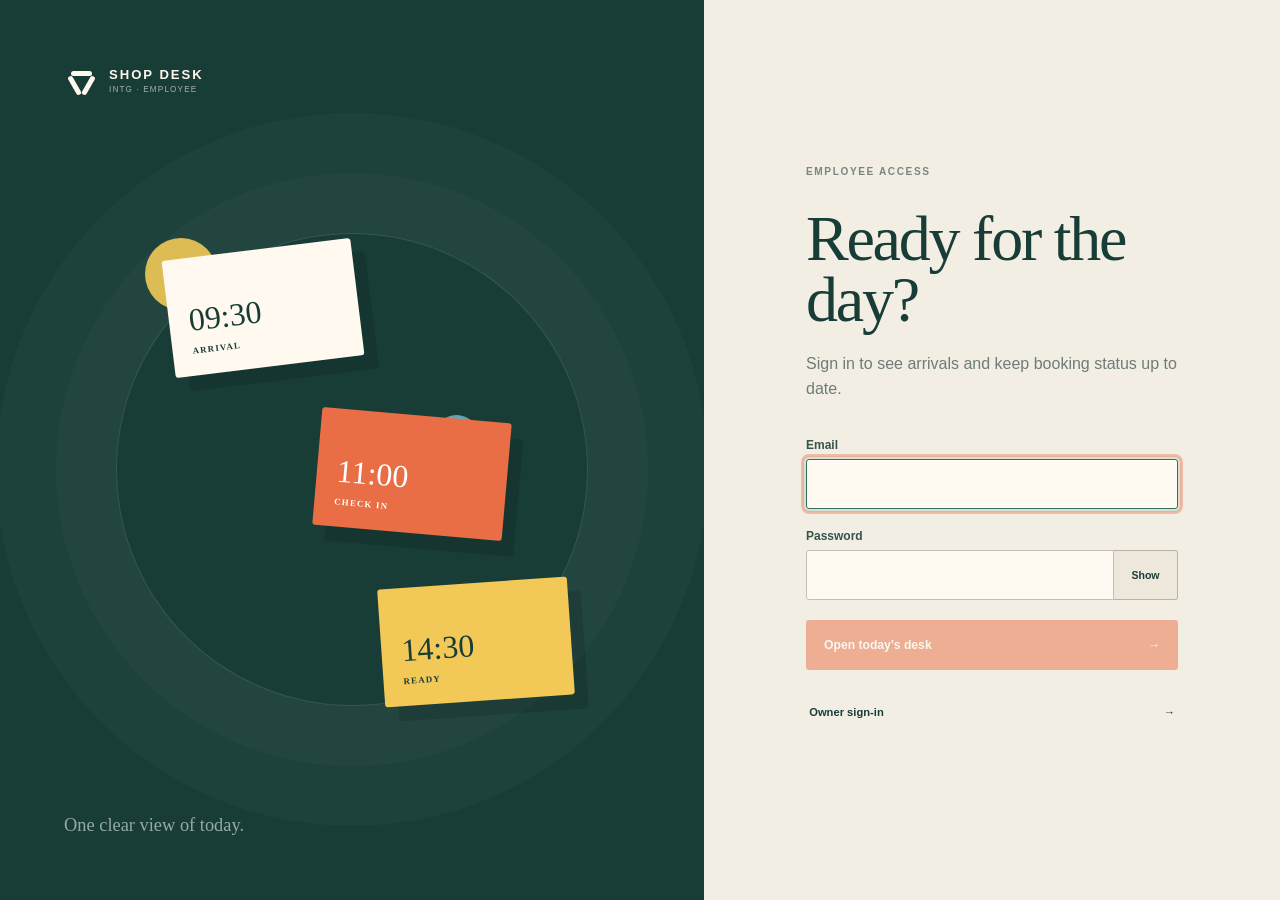
==== index.html @ 32c24e69 "Deploy intg.shop frontend" ====
<!doctype html>
<html lang="en">
  <head>
    <meta charset="UTF-8" />
    <meta name="viewport" content="width=device-width, initial-scale=1, viewport-fit=cover" />
    <meta name="theme-color" content="#183d37" />
    <meta name="description" content="Employee booking desk for Intg Shop." />
    <link rel="icon" href="./icon.svg" type="image/svg+xml" />
    <link rel="manifest" href="./manifest.webmanifest" />
    <title>Intg Shop · Employee</title>
    <script type="module" crossorigin src="./assets/index-CgLbAy75.js"></script>
    <link rel="stylesheet" crossorigin href="./assets/index-NITRsVZ7.css">
  </head>
  <body><div id="root"></div></body>
</html>
---- assets/index-NITRsVZ7.css ----
:root{color:#183d37;font-synthesis:none;--green:#183d37;--paper:#fffaf1;--cream:#f3eee3;--orange:#e96e46;--yellow:#f2c957;--line:#d8cfc1;--muted:#6c7c77;background:#f3eee3;font-family:Inter,ui-sans-serif,-apple-system,BlinkMacSystemFont,Segoe UI,sans-serif}*{box-sizing:border-box}html{background:var(--cream);min-width:320px}body{background:var(--cream);-webkit-font-smoothing:antialiased;min-width:320px;min-height:100vh;margin:0}body,button,input{font:inherit}button,a{-webkit-tap-highlight-color:transparent}button{color:inherit}.skip-link{z-index:1000;background:var(--green);color:var(--paper);border-radius:3px;padding:10px 14px;font-size:.75rem;font-weight:900;text-decoration:none;transition:transform .15s ease-out;position:fixed;top:10px;left:10px;transform:translateY(-160%)}.skip-link:focus{transform:translateY(0)}#booking-schedule:focus{outline:none}h1,h2,h3,p{margin-top:0}h1,h2{letter-spacing:-.035em;font-family:Georgia,Times New Roman,serif;font-weight:400}button:focus-visible,a:focus-visible,input:focus-visible,textarea:focus-visible,select:focus-visible,summary:focus-visible{outline-offset:2px;outline:3px solid #e96e4666}.brand{align-items:center;gap:11px;display:flex}.brand>span{color:currentColor;place-items:center;width:34px;height:34px;display:grid;position:relative}.brand>span i{background:currentColor;border-radius:5px;width:21px;height:5px;position:absolute}.brand>span i:first-child{transform:translateY(-8px)}.brand>span i:nth-child(2){transform:rotate(60deg)translateY(8px)}.brand>span i:nth-child(3){transform:rotate(-60deg)translateY(8px)}.brand b,.brand small{line-height:1;display:block}.brand b{letter-spacing:.15em;font-size:.82rem}.brand small{letter-spacing:.14em;opacity:.62;margin-top:5px;font-size:.51rem}.eyebrow{color:#778681;letter-spacing:.16em;text-transform:uppercase;margin:0 0 12px;font-size:.63rem;font-weight:900}.login{grid-template-columns:minmax(0,1.1fr) minmax(390px,.9fr);min-height:100vh;display:grid}.login>section{background:var(--green);color:#fff8ed;flex-direction:column;justify-content:space-between;min-height:100vh;padding:clamp(28px,5vw,65px);display:flex;overflow:hidden}.login>section>p{color:#92aba3;margin:0;font-family:Georgia,serif;font-size:1.15rem}.login-art{min-height:520px;margin:40px 0;position:relative}.login-art:before{content:"";border:1px solid #ffffff21;border-radius:50%;position:absolute;inset:7% 9% 2%;box-shadow:0 0 0 60px #ffffff06,0 0 0 120px #ffffff05}.login-art>i{background:var(--yellow);opacity:.9;border-radius:50%;width:72px;height:72px;position:absolute}.login-art>i:first-of-type{top:8%;left:14%}.login-art>i:nth-of-type(2){background:var(--orange);width:100px;height:100px;bottom:5%;right:12%}.login-art>i:nth-of-type(3){background:#7ab;width:45px;height:45px;top:42%;right:28%}.card{z-index:2;width:190px;height:118px;color:var(--green);background:#fff9ef;border-radius:3px;flex-direction:column;justify-content:flex-end;padding:20px;font-family:Georgia,serif;font-size:2rem;display:flex;position:absolute;box-shadow:13px 15px #00000021}.card small{letter-spacing:.14em;margin-top:7px;font-family:inherit;font-size:.55rem;font-weight:900}.card.one{top:10%;left:18%;transform:rotate(-7deg)}.card.two{color:#fff;background:#e96e46;top:42%;left:44%;transform:rotate(5deg)}.card.three{background:#f2c957;bottom:3%;right:12%;transform:rotate(-4deg)}.login>form{place-self:center;gap:20px;width:min(420px,100%);padding:45px 24px;display:grid}.login h1{margin:0;font-size:clamp(2.7rem,5vw,4.2rem);line-height:.95}.login form>p:nth-of-type(2){color:var(--muted);line-height:1.6}.employee-password>span{display:block}.employee-password>div{grid-template-columns:minmax(0,1fr) auto;display:grid}.employee-password input{border-radius:3px 0 0 3px;min-width:0}.employee-password button{min-width:4rem;color:var(--green);cursor:pointer;background:#eee7dc;border:1px solid #b9b2a6;border-left:0;border-radius:0 3px 3px 0;font-size:.66rem;font-weight:900}.employee-password>div:focus-within{border-radius:3px;box-shadow:0 0 0 3px #32725f1f}.employee-password>div:focus-within input{box-shadow:none;border-color:#32725f}.employee-password small{color:#9a541f;font-size:.65rem}.owner-login-link{min-height:44px;color:var(--green);justify-content:space-between;align-items:center;padding:0 .2rem;font-size:.7rem;font-weight:900;text-decoration:none;display:flex}label{color:#34534b;gap:7px;font-size:.75rem;font-weight:800;display:grid}input{background:var(--paper);width:100%;min-height:50px;color:var(--green);border:1px solid #c7beb0;border-radius:3px;outline:0;padding:0 13px}input:focus{border-color:#32725f;box-shadow:0 0 0 3px #32725f1f}.primary,.secondary,.danger{cursor:pointer;border:1px solid #0000;border-radius:3px;min-height:50px;padding:0 17px;font-size:.76rem;font-weight:900}.primary{background:var(--orange);color:#fff;justify-content:space-between;align-items:center;gap:24px;display:flex}.primary:hover{background:#c95331}.secondary{background:0 0;border-color:#b9c4bd}.danger{color:#a33d2d;background:0 0;border-color:#0000}button:disabled{cursor:not-allowed;opacity:.5}.error{color:#913b2d;background:#f5ddd5;border-left:3px solid #b74433;padding:10px 12px;font-size:.74rem;line-height:1.45}.desk{width:min(900px,100%);min-height:100vh;margin:0 auto;padding:0 28px 80px}.desk>header{border-bottom:1px solid var(--line);justify-content:space-between;align-items:center;min-height:82px;display:flex}.desk>header>div{align-items:center;gap:15px;display:flex}.desk>header button{color:#71817b;cursor:pointer;background:0 0;border:0;width:44px;height:44px;font-size:1.1rem}.online,.offline{color:#567069;text-transform:uppercase;align-items:center;gap:6px;font-size:.61rem;font-weight:800;display:flex}.online:before,.offline:before{content:"";background:#3ea477;border-radius:50%;width:7px;height:7px}.offline:before{background:#c34b38}.offline-bar{overflow-wrap:anywhere;color:#86402e;background:#f1d9c8;border-radius:3px;margin:14px 0 -2px;padding:11px 13px;font-size:.7rem;line-height:1.4}.sync-error-bar{color:#6f3024;background:#f1d9c8;border-radius:3px;justify-content:space-between;align-items:center;gap:14px;margin:14px 0 -2px;padding:11px 13px;font-size:.7rem;line-height:1.45;display:flex}.sync-error-bar span{overflow-wrap:anywhere;min-width:0}.sync-error-bar b{font-size:.73rem;display:block}.sync-error-bar button{min-height:44px;color:inherit;font:inherit;cursor:pointer;background:0 0;border:1px solid;border-radius:2px;flex:none;padding:6px 12px;font-weight:800}.sync-error-bar button:disabled{opacity:.55;cursor:wait}.toast{z-index:150;color:#285d49;background:#e6f2eb;border:1px solid #a9c8b9;border-radius:4px;justify-content:space-between;align-items:center;gap:16px;width:min(520px,100% - 30px);min-height:48px;padding:11px 12px 11px 15px;font-size:.73rem;font-weight:750;line-height:1.4;animation:.2s both toastIn;display:flex;position:fixed;top:18px;left:50%;transform:translate(-50%);box-shadow:0 14px 35px #183d3729}.toast>span{overflow-wrap:anywhere;min-width:0}.toast.error{color:#8a382c;background:#f8e6e1;border-color:#d6a99f;border-left-style:solid;border-left-width:4px}.toast button{width:44px;height:44px;color:inherit;cursor:pointer;background:0 0;border:0;border-radius:50%;flex:0 0 44px;font-size:1.15rem}@keyframes toastIn{0%{opacity:0;transform:translate(-50%,-10px)}}.desk-head{justify-content:space-between;align-items:flex-end;gap:20px;padding:54px 0 35px;display:flex}.desk-head h1{margin-bottom:9px;font-size:clamp(2.7rem,6vw,4.7rem);line-height:.95}.desk-head>div>p:last-child{color:var(--muted);margin:0;font-size:.76rem}.desk-head>div>p:last-child small{color:#89948f;margin-top:.35rem;font-size:.6rem;display:block}.refresh{border:1px solid var(--line);background:var(--paper);cursor:pointer;border-radius:50%;width:48px;height:48px;font-size:1.15rem}.tabs{border-bottom:1px solid var(--line);display:flex}.tabs button{color:#7a8783;cursor:pointer;background:0 0;border:0;border-bottom:2px solid #0000;align-items:center;gap:8px;min-height:50px;padding:0 20px;font-size:.73rem;font-weight:850;display:flex}.tabs button.active{border-color:var(--orange);color:var(--green)}.tabs button span{background:#e4ddd1;border-radius:20px;place-items:center;min-width:20px;height:20px;font-size:.58rem;display:grid}.desk-search{margin-top:1rem}.desk-search>span{letter-spacing:.12em;font-size:.58rem}.desk-search>div{background:var(--paper);border:1px solid #c7beb0;border-radius:3px;grid-template-columns:minmax(0,1fr) auto;margin-top:.4rem;display:grid}.desk-search input{min-width:0;box-shadow:none;border:0}.desk-search button{color:#71817b;cursor:pointer;background:0 0;border:0;width:44px;font-size:1.1rem}.desk-search-results{color:#71817b;margin-top:.45rem;font-size:.68rem;display:block}.schedule{padding-top:32px}.day-group{margin-bottom:42px}.day-group>h2{justify-content:space-between;align-items:baseline;margin:0 0 14px;font-size:1.5rem;display:flex}.day-group>h2 span{color:#84908c;letter-spacing:.06em;text-transform:uppercase;font-family:inherit;font-size:.61rem;font-weight:800}.booking{border:1px solid var(--line);background:var(--paper);text-align:left;cursor:pointer;border-bottom:0;grid-template-columns:80px 4px minmax(0,1fr) auto 18px;align-items:center;gap:16px;width:100%;min-height:92px;padding:13px 16px;transition:transform .16s,box-shadow .16s;display:grid}.booking:first-of-type{border-radius:4px 4px 0 0}.booking:last-child{border-bottom:1px solid var(--line);border-radius:0 0 4px 4px}.booking:hover{z-index:1;position:relative;transform:translateY(-1px);box-shadow:0 12px 28px #183d3714}.booking time{font-family:Georgia,serif;font-size:1.16rem}.rail{background:#4c987a;border-radius:4px;width:4px;height:42px}.rail.checked_in{background:#4d83a0}.rail.completed{background:#a0aaa5}.rail.cancelled_by_shop,.rail.no_show{background:#bf5b47}.booking>div{min-width:0}.booking h3{overflow-wrap:anywhere;margin:0;font-size:.87rem}.booking p{overflow-wrap:anywhere;color:#61756e;margin:5px 0 0;font-size:.75rem}.booking small{overflow-wrap:anywhere;color:#909a96;margin-top:6px;font-size:.59rem;display:block}.booking>b{color:#83908b;font-size:1.3rem;font-weight:400}.pill{color:#2c6e57;letter-spacing:.05em;text-transform:uppercase;white-space:nowrap;background:#dfece5;border-radius:20px;padding:5px 9px;font-size:.56rem;font-weight:900}.pill.checked_in{color:#35637a;background:#dbe7ed}.pill.completed{color:#626865;background:#e4e4df}.pill.cancelled_by_shop,.pill.no_show{color:#934536;background:#f0dfda}.empty,.state{text-align:center;align-content:center;place-items:center;min-height:370px;padding:30px;display:grid}.empty>span{color:#9da7a3;font-size:2rem}.empty h2{margin:13px 0 7px;font-size:1.7rem}.empty p,.state p{color:#7d8985;max-width:360px;margin:0;font-size:.74rem;line-height:1.55}.state i,.splash>i{border:2px solid #bbc5bf;border-top-color:var(--orange);border-radius:50%;width:28px;height:28px;margin-bottom:15px;animation:.75s linear infinite spin}@keyframes spin{to{transform:rotate(360deg)}}.state.error b{color:#9b4333}.state.error button{cursor:pointer;background:0 0;border:1px solid #bdc5c0;min-height:44px;margin-top:15px;padding:0 18px}.sheet-layer{z-index:100;-webkit-backdrop-filter:blur(4px);backdrop-filter:blur(4px);background:#0b282299;place-items:end center;display:grid;position:fixed;inset:0}.sheet{width:min(620px,100%);max-height:92vh;padding:28px 28px calc(30px + env(safe-area-inset-bottom));background:var(--cream);border-radius:12px 12px 0 0;animation:.22s both sheetUp;overflow:auto;box-shadow:0 -25px 70px #0003}@keyframes sheetUp{0%{transform:translateY(100%)}}.sheet header{justify-content:space-between;align-items:flex-start;gap:20px;display:flex}.sheet header p{color:#7d8985;letter-spacing:.08em;margin:0 0 7px;font-family:ui-monospace,SFMono-Regular,Menlo,monospace;font-size:.62rem}.sheet header h2{margin:0;font-size:2.3rem}.sheet header button{cursor:pointer;background:0 0;border:0;width:44px;height:44px;font-size:1.6rem}.status-banner{border:1px solid var(--line);background:var(--paper);border-radius:3px;align-items:center;gap:12px;margin:25px 0 12px;padding:13px 15px;display:flex}.dot{background:#469371;border-radius:50%;width:12px;height:12px}.dot.checked_in{background:#4d83a0}.dot.completed{background:#9da6a1}.dot.cancelled_by_shop,.dot.no_show{background:#bf5b47}.status-banner small,.status-banner b{display:block}.status-banner small{color:#82908b;letter-spacing:.1em;font-size:.54rem;font-weight:900}.status-banner b{margin-top:4px;font-size:.76rem}.sheet dl{margin:0}.sheet dl>div{border-bottom:1px solid var(--line);grid-template-columns:100px 1fr;gap:20px;padding:17px 3px;display:grid}.sheet dt{color:#84908c;font-size:.63rem;font-weight:800}.sheet dd{text-align:right;margin:0;font-size:.79rem;line-height:1.45}.sheet dd small{color:#788681;margin-top:5px;display:block}.sheet dd a{color:inherit}.sheet-actions{grid-template-columns:1fr 1fr;gap:9px;margin-top:24px;display:grid}.sheet-actions .primary,.sheet-actions .danger:only-child{grid-column:1/-1}.final-note{color:#7c8884;text-align:center;margin:24px 0 0;font-size:.72rem}.splash{background:var(--green);color:#fff;align-content:center;place-items:center;gap:20px;min-height:100vh;display:grid}.splash>p{color:#b8cbc5;letter-spacing:.08em;margin:0;font-size:.75rem;font-weight:800}.desk-restore{background:var(--paper);min-height:100vh;color:var(--green);grid-template-rows:auto 1fr;padding:clamp(24px,6vw,70px);display:grid}.desk-restore>section{align-self:center;width:min(620px,100%);margin:40px auto}.desk-restore h1{margin:.6rem 0 1rem;font-size:clamp(2.7rem,8vw,5.5rem);line-height:.95}.desk-restore section>p:not(.eyebrow){color:var(--muted);line-height:1.65}.desk-restore small{color:var(--muted);line-height:1.55;display:block}.desk-restore section>div{flex-wrap:wrap;gap:10px;margin-top:24px;display:flex}.desk-restore button{min-height:48px;font:inherit;cursor:pointer;border-radius:2px;padding:0 16px;font-weight:900}.desk-restore button.secondary{border:1px solid var(--green);color:var(--green);background:0 0}@media (width<=720px){.login{grid-template-columns:1fr}.login>section{min-height:37vh;padding:25px}.login-art{min-height:220px;margin:20px 0 0}.card{width:125px;height:78px;padding:12px;font-size:1.3rem}.card small{font-size:.42rem}.card.one{left:4%}.card.two{top:35%;left:36%}.card.three{right:2%}.login>section>p{display:none}.login>form{min-height:63vh;padding:45px 20px calc(45px + env(safe-area-inset-bottom))}.desk{padding:0 15px 70px}.desk>header{min-height:68px}.desk-head{padding:40px 2px 28px}.desk-head h1{font-size:2.9rem}.booking{grid-template-columns:63px 4px minmax(0,1fr) 15px;gap:11px;padding:12px 11px}.booking .pill{grid-column:3;width:max-content;margin-top:4px}.booking>b{grid-area:1/4/span 2}.booking>div{align-self:end}.toast{top:10px}.sheet{padding:24px 17px calc(24px + env(safe-area-inset-bottom))}}@media (width<=390px){.booking time{font-size:1rem}.booking{grid-template-columns:54px 3px minmax(0,1fr) 12px}.sheet dl>div{grid-template-columns:80px 1fr}}@media (prefers-reduced-motion:reduce){*,:before,:after{transition-duration:.01ms!important;animation-duration:.01ms!important;animation-iteration-count:1!important}}
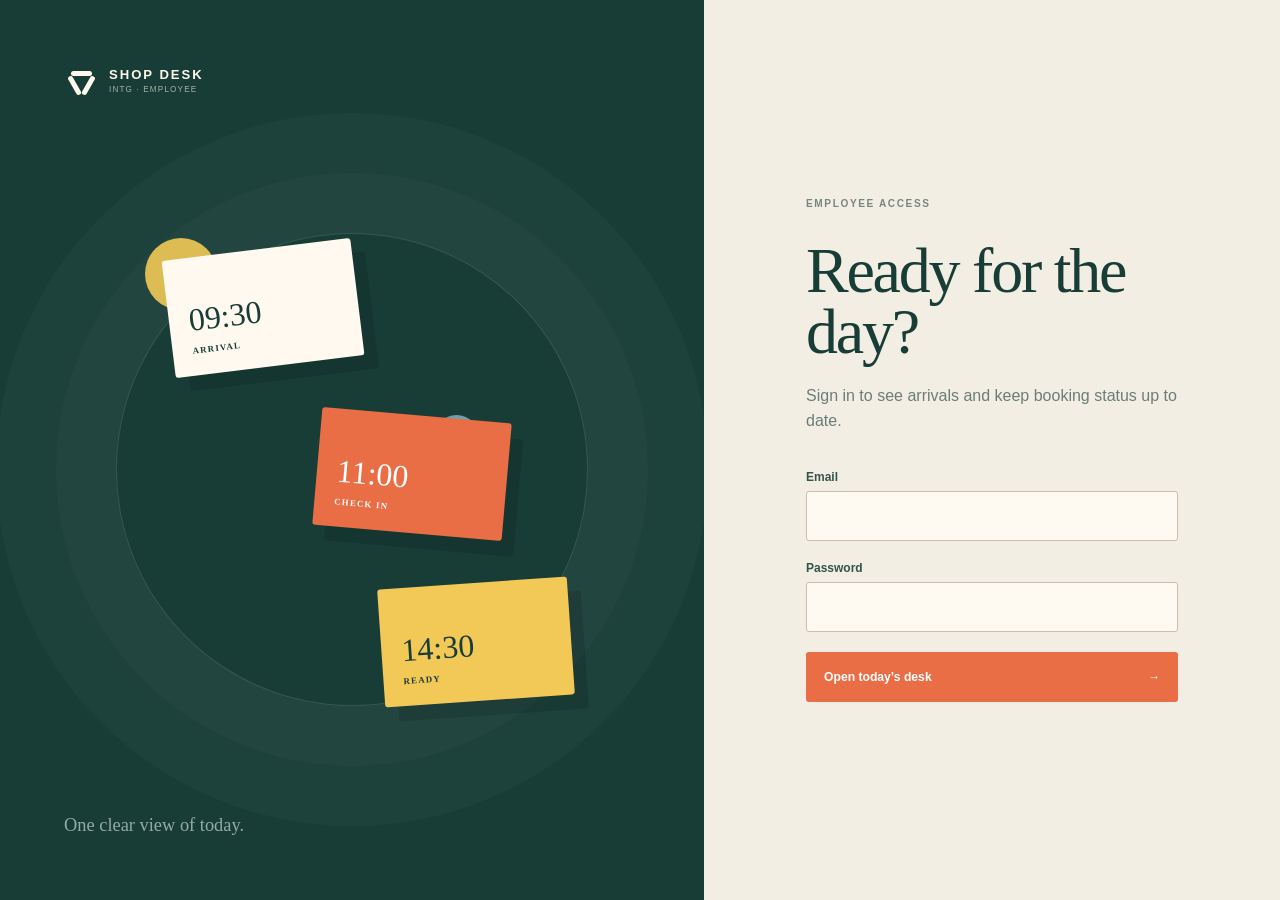
==== commit d6daf198: "Deploy intg.shop frontend" ====
--- a/index.html
+++ b/index.html
@@ -8,8 +8,8 @@
     <link rel="icon" href="./icon.svg" type="image/svg+xml" />
     <link rel="manifest" href="./manifest.webmanifest" />
     <title>Intg Shop · Employee</title>
-    <script type="module" crossorigin src="./assets/index-CgLbAy75.js"></script>
-    <link rel="stylesheet" crossorigin href="./assets/index-NITRsVZ7.css">
+    <script type="module" crossorigin src="./assets/index-CWmOsuyH.js"></script>
+    <link rel="stylesheet" crossorigin href="./assets/index-DpVkVX6R.css">
   </head>
   <body><div id="root"></div></body>
 </html>
--- a/assets/index-DpVkVX6R.css
+++ b/assets/index-DpVkVX6R.css
@@ -0,0 +1 @@
+:root{color:#183d37;font-synthesis:none;--green:#183d37;--paper:#fffaf1;--cream:#f3eee3;--orange:#e96e46;--yellow:#f2c957;--line:#d8cfc1;--muted:#6c7c77;background:#f3eee3;font-family:Inter,ui-sans-serif,-apple-system,BlinkMacSystemFont,Segoe UI,sans-serif}*{box-sizing:border-box}html{background:var(--cream);min-width:320px}body{background:var(--cream);-webkit-font-smoothing:antialiased;min-width:320px;min-height:100vh;margin:0}body,button,input{font:inherit}button,a{-webkit-tap-highlight-color:transparent}button{color:inherit}h1,h2,h3,p{margin-top:0}h1,h2{letter-spacing:-.035em;font-family:Georgia,Times New Roman,serif;font-weight:400}button:focus-visible,a:focus-visible,input:focus-visible{outline-offset:2px;outline:3px solid #e96e4666}.brand{align-items:center;gap:11px;display:flex}.brand>span{color:currentColor;place-items:center;width:34px;height:34px;display:grid;position:relative}.brand>span i{background:currentColor;border-radius:5px;width:21px;height:5px;position:absolute}.brand>span i:first-child{transform:translateY(-8px)}.brand>span i:nth-child(2){transform:rotate(60deg)translateY(8px)}.brand>span i:nth-child(3){transform:rotate(-60deg)translateY(8px)}.brand b,.brand small{line-height:1;display:block}.brand b{letter-spacing:.15em;font-size:.82rem}.brand small{letter-spacing:.14em;opacity:.62;margin-top:5px;font-size:.51rem}.eyebrow{color:#778681;letter-spacing:.16em;text-transform:uppercase;margin:0 0 12px;font-size:.63rem;font-weight:900}.login{grid-template-columns:minmax(0,1.1fr) minmax(390px,.9fr);min-height:100vh;display:grid}.login>section{background:var(--green);color:#fff8ed;flex-direction:column;justify-content:space-between;min-height:100vh;padding:clamp(28px,5vw,65px);display:flex;overflow:hidden}.login>section>p{color:#92aba3;margin:0;font-family:Georgia,serif;font-size:1.15rem}.login-art{min-height:520px;margin:40px 0;position:relative}.login-art:before{content:"";border:1px solid #ffffff21;border-radius:50%;position:absolute;inset:7% 9% 2%;box-shadow:0 0 0 60px #ffffff06,0 0 0 120px #ffffff05}.login-art>i{background:var(--yellow);opacity:.9;border-radius:50%;width:72px;height:72px;position:absolute}.login-art>i:first-of-type{top:8%;left:14%}.login-art>i:nth-of-type(2){background:var(--orange);width:100px;height:100px;bottom:5%;right:12%}.login-art>i:nth-of-type(3){background:#7ab;width:45px;height:45px;top:42%;right:28%}.card{z-index:2;width:190px;height:118px;color:var(--green);background:#fff9ef;border-radius:3px;flex-direction:column;justify-content:flex-end;padding:20px;font-family:Georgia,serif;font-size:2rem;display:flex;position:absolute;box-shadow:13px 15px #00000021}.card small{letter-spacing:.14em;margin-top:7px;font-family:inherit;font-size:.55rem;font-weight:900}.card.one{top:10%;left:18%;transform:rotate(-7deg)}.card.two{color:#fff;background:#e96e46;top:42%;left:44%;transform:rotate(5deg)}.card.three{background:#f2c957;bottom:3%;right:12%;transform:rotate(-4deg)}.login>form{place-self:center;gap:20px;width:min(420px,100%);padding:45px 24px;display:grid}.login h1{margin:0;font-size:clamp(2.7rem,5vw,4.2rem);line-height:.95}.login form>p:nth-of-type(2){color:var(--muted);line-height:1.6}label{color:#34534b;gap:7px;font-size:.75rem;font-weight:800;display:grid}input{background:var(--paper);width:100%;min-height:50px;color:var(--green);border:1px solid #c7beb0;border-radius:3px;outline:0;padding:0 13px}input:focus{border-color:#32725f;box-shadow:0 0 0 3px #32725f1f}.primary,.secondary,.danger{cursor:pointer;border:1px solid #0000;border-radius:3px;min-height:50px;padding:0 17px;font-size:.76rem;font-weight:900}.primary{background:var(--orange);color:#fff;justify-content:space-between;align-items:center;gap:24px;display:flex}.primary:hover{background:#c95331}.secondary{background:0 0;border-color:#b9c4bd}.danger{color:#a33d2d;background:0 0;border-color:#0000}button:disabled{cursor:not-allowed;opacity:.5}.error{color:#913b2d;background:#f5ddd5;border-left:3px solid #b74433;padding:10px 12px;font-size:.74rem;line-height:1.45}.desk{width:min(900px,100%);min-height:100vh;margin:0 auto;padding:0 28px 80px}.desk>header{border-bottom:1px solid var(--line);justify-content:space-between;align-items:center;min-height:82px;display:flex}.desk>header>div{align-items:center;gap:15px;display:flex}.desk>header button{color:#71817b;cursor:pointer;background:0 0;border:0;width:44px;height:44px;font-size:1.1rem}.online,.offline{color:#567069;text-transform:uppercase;align-items:center;gap:6px;font-size:.61rem;font-weight:800;display:flex}.online:before,.offline:before{content:"";background:#3ea477;border-radius:50%;width:7px;height:7px}.offline:before{background:#c34b38}.offline-bar{color:#86402e;background:#f1d9c8;border-radius:3px;margin:14px 0 -2px;padding:11px 13px;font-size:.7rem;line-height:1.4}.desk-head{justify-content:space-between;align-items:flex-end;gap:20px;padding:54px 0 35px;display:flex}.desk-head h1{margin-bottom:9px;font-size:clamp(2.7rem,6vw,4.7rem);line-height:.95}.desk-head>div>p:last-child{color:var(--muted);margin:0;font-size:.76rem}.refresh{border:1px solid var(--line);background:var(--paper);cursor:pointer;border-radius:50%;width:48px;height:48px;font-size:1.15rem}.tabs{border-bottom:1px solid var(--line);display:flex}.tabs button{color:#7a8783;cursor:pointer;background:0 0;border:0;border-bottom:2px solid #0000;align-items:center;gap:8px;min-height:50px;padding:0 20px;font-size:.73rem;font-weight:850;display:flex}.tabs button.active{border-color:var(--orange);color:var(--green)}.tabs button span{background:#e4ddd1;border-radius:20px;place-items:center;min-width:20px;height:20px;font-size:.58rem;display:grid}.schedule{padding-top:32px}.day-group{margin-bottom:42px}.day-group>h2{justify-content:space-between;align-items:baseline;margin:0 0 14px;font-size:1.5rem;display:flex}.day-group>h2 span{color:#84908c;letter-spacing:.06em;text-transform:uppercase;font-family:inherit;font-size:.61rem;font-weight:800}.booking{border:1px solid var(--line);background:var(--paper);text-align:left;cursor:pointer;border-bottom:0;grid-template-columns:80px 4px minmax(0,1fr) auto 18px;align-items:center;gap:16px;width:100%;min-height:92px;padding:13px 16px;transition:transform .16s,box-shadow .16s;display:grid}.booking:first-of-type{border-radius:4px 4px 0 0}.booking:last-child{border-bottom:1px solid var(--line);border-radius:0 0 4px 4px}.booking:hover{z-index:1;position:relative;transform:translateY(-1px);box-shadow:0 12px 28px #183d3714}.booking time{font-family:Georgia,serif;font-size:1.16rem}.rail{background:#4c987a;border-radius:4px;width:4px;height:42px}.rail.checked_in{background:#4d83a0}.rail.completed{background:#a0aaa5}.rail.cancelled_by_shop,.rail.no_show{background:#bf5b47}.booking h3{margin:0;font-size:.87rem}.booking p{color:#61756e;margin:5px 0 0;font-size:.75rem}.booking small{color:#909a96;margin-top:6px;font-size:.59rem;display:block}.booking>b{color:#83908b;font-size:1.3rem;font-weight:400}.pill{color:#2c6e57;letter-spacing:.05em;text-transform:uppercase;white-space:nowrap;background:#dfece5;border-radius:20px;padding:5px 9px;font-size:.56rem;font-weight:900}.pill.checked_in{color:#35637a;background:#dbe7ed}.pill.completed{color:#626865;background:#e4e4df}.pill.cancelled_by_shop,.pill.no_show{color:#934536;background:#f0dfda}.empty,.state{text-align:center;align-content:center;place-items:center;min-height:370px;padding:30px;display:grid}.empty>span{color:#9da7a3;font-size:2rem}.empty h2{margin:13px 0 7px;font-size:1.7rem}.empty p,.state p{color:#7d8985;max-width:360px;margin:0;font-size:.74rem;line-height:1.55}.state i,.splash>i{border:2px solid #bbc5bf;border-top-color:var(--orange);border-radius:50%;width:28px;height:28px;margin-bottom:15px;animation:.75s linear infinite spin}@keyframes spin{to{transform:rotate(360deg)}}.state.error b{color:#9b4333}.state.error button{cursor:pointer;background:0 0;border:1px solid #bdc5c0;min-height:44px;margin-top:15px;padding:0 18px}.sheet-layer{z-index:100;-webkit-backdrop-filter:blur(4px);backdrop-filter:blur(4px);background:#0b282299;place-items:end center;display:grid;position:fixed;inset:0}.sheet{width:min(620px,100%);max-height:92vh;padding:28px 28px calc(30px + env(safe-area-inset-bottom));background:var(--cream);border-radius:12px 12px 0 0;animation:.22s both sheetUp;overflow:auto;box-shadow:0 -25px 70px #0003}@keyframes sheetUp{0%{transform:translateY(100%)}}.sheet header{justify-content:space-between;align-items:flex-start;gap:20px;display:flex}.sheet header p{color:#7d8985;letter-spacing:.08em;margin:0 0 7px;font-family:ui-monospace,SFMono-Regular,Menlo,monospace;font-size:.62rem}.sheet header h2{margin:0;font-size:2.3rem}.sheet header button{cursor:pointer;background:0 0;border:0;width:44px;height:44px;font-size:1.6rem}.status-banner{border:1px solid var(--line);background:var(--paper);border-radius:3px;align-items:center;gap:12px;margin:25px 0 12px;padding:13px 15px;display:flex}.dot{background:#469371;border-radius:50%;width:12px;height:12px}.dot.checked_in{background:#4d83a0}.dot.completed{background:#9da6a1}.dot.cancelled_by_shop,.dot.no_show{background:#bf5b47}.status-banner small,.status-banner b{display:block}.status-banner small{color:#82908b;letter-spacing:.1em;font-size:.54rem;font-weight:900}.status-banner b{margin-top:4px;font-size:.76rem}.sheet dl{margin:0}.sheet dl>div{border-bottom:1px solid var(--line);grid-template-columns:100px 1fr;gap:20px;padding:17px 3px;display:grid}.sheet dt{color:#84908c;font-size:.63rem;font-weight:800}.sheet dd{text-align:right;margin:0;font-size:.79rem;line-height:1.45}.sheet dd small{color:#788681;margin-top:5px;display:block}.sheet dd a{color:inherit}.sheet-actions{grid-template-columns:1fr 1fr;gap:9px;margin-top:24px;display:grid}.sheet-actions .primary,.sheet-actions .danger:only-child{grid-column:1/-1}.final-note{color:#7c8884;text-align:center;margin:24px 0 0;font-size:.72rem}.splash{background:var(--green);color:#fff;align-content:center;place-items:center;gap:30px;min-height:100vh;display:grid}@media (width<=720px){.login{grid-template-columns:1fr}.login>section{min-height:37vh;padding:25px}.login-art{min-height:220px;margin:20px 0 0}.card{width:125px;height:78px;padding:12px;font-size:1.3rem}.card small{font-size:.42rem}.card.one{left:4%}.card.two{top:35%;left:36%}.card.three{right:2%}.login>section>p{display:none}.login>form{min-height:63vh;padding:45px 20px calc(45px + env(safe-area-inset-bottom))}.desk{padding:0 15px 70px}.desk>header{min-height:68px}.desk-head{padding:40px 2px 28px}.desk-head h1{font-size:2.9rem}.booking{grid-template-columns:63px 4px minmax(0,1fr) 15px;gap:11px;padding:12px 11px}.booking .pill{grid-column:3;width:max-content;margin-top:4px}.booking>b{grid-area:1/4/span 2}.booking>div{align-self:end}.sheet{padding:24px 17px calc(24px + env(safe-area-inset-bottom))}}@media (width<=390px){.booking time{font-size:1rem}.booking{grid-template-columns:54px 3px minmax(0,1fr) 12px}.booking p{text-overflow:ellipsis;white-space:nowrap;max-width:180px;overflow:hidden}.sheet dl>div{grid-template-columns:80px 1fr}}@media (prefers-reduced-motion:reduce){*,:before,:after{transition-duration:.01ms!important;animation-duration:.01ms!important;animation-iteration-count:1!important}}
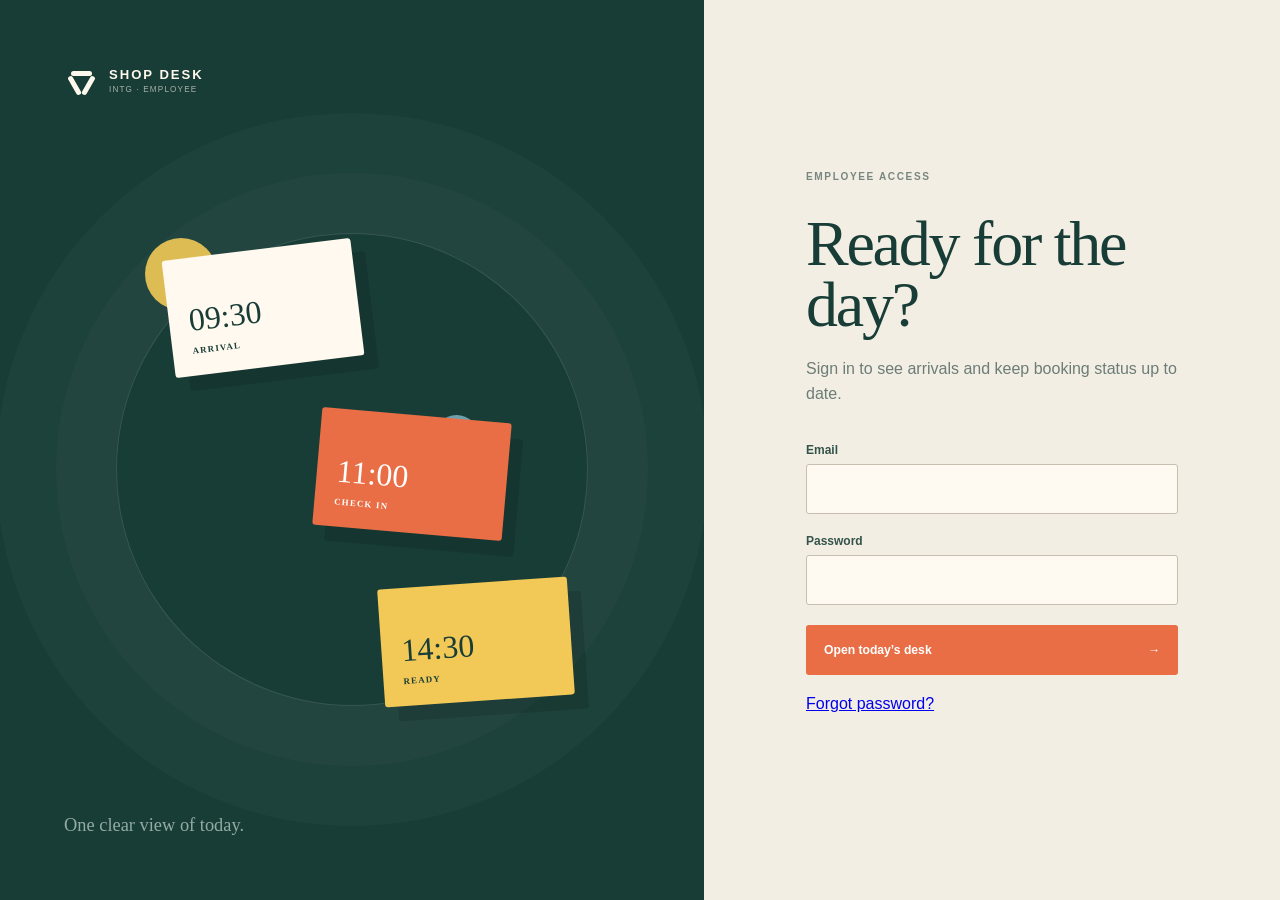
==== commit c12a28c4: "Deploy employee web: password recovery (Overlord 5eee7cd0)" ====
--- a/index.html
+++ b/index.html
@@ -8,8 +8,8 @@
     <link rel="icon" href="./icon.svg" type="image/svg+xml" />
     <link rel="manifest" href="./manifest.webmanifest" />
     <title>Intg Shop · Employee</title>
-    <script type="module" crossorigin src="./assets/index-CWmOsuyH.js"></script>
-    <link rel="stylesheet" crossorigin href="./assets/index-DpVkVX6R.css">
+    <script type="module" crossorigin src="./assets/index-BJTBAFy-.js"></script>
+    <link rel="stylesheet" crossorigin href="./assets/index-eb98FPpz.css">
   </head>
   <body><div id="root"></div></body>
 </html>
--- a/assets/index-eb98FPpz.css
+++ b/assets/index-eb98FPpz.css
@@ -0,0 +1 @@
+:root{color:#183d37;font-synthesis:none;--green:#183d37;--paper:#fffaf1;--cream:#f3eee3;--orange:#e96e46;--yellow:#f2c957;--line:#d8cfc1;--muted:#6c7c77;background:#f3eee3;font-family:Inter,ui-sans-serif,-apple-system,BlinkMacSystemFont,Segoe UI,sans-serif}*{box-sizing:border-box}html{background:var(--cream);min-width:320px}body{background:var(--cream);-webkit-font-smoothing:antialiased;min-width:320px;min-height:100vh;margin:0}body,button,input{font:inherit}button,a{-webkit-tap-highlight-color:transparent}button{color:inherit}h1,h2,h3,p{margin-top:0}h1,h2{letter-spacing:-.035em;font-family:Georgia,Times New Roman,serif;font-weight:400}button:focus-visible,a:focus-visible,input:focus-visible{outline-offset:2px;outline:3px solid #e96e4666}.brand{align-items:center;gap:11px;display:flex}.brand>span{color:currentColor;place-items:center;width:34px;height:34px;display:grid;position:relative}.brand>span i{background:currentColor;border-radius:5px;width:21px;height:5px;position:absolute}.brand>span i:first-child{transform:translateY(-8px)}.brand>span i:nth-child(2){transform:rotate(60deg)translateY(8px)}.brand>span i:nth-child(3){transform:rotate(-60deg)translateY(8px)}.brand b,.brand small{line-height:1;display:block}.brand b{letter-spacing:.15em;font-size:.82rem}.brand small{letter-spacing:.14em;opacity:.62;margin-top:5px;font-size:.51rem}.eyebrow{color:#778681;letter-spacing:.16em;text-transform:uppercase;margin:0 0 12px;font-size:.63rem;font-weight:900}.login{grid-template-columns:minmax(0,1.1fr) minmax(390px,.9fr);min-height:100vh;display:grid}.login>section{background:var(--green);color:#fff8ed;flex-direction:column;justify-content:space-between;min-height:100vh;padding:clamp(28px,5vw,65px);display:flex;overflow:hidden}.login>section>p{color:#92aba3;margin:0;font-family:Georgia,serif;font-size:1.15rem}.login-art{min-height:520px;margin:40px 0;position:relative}.login-art:before{content:"";border:1px solid #ffffff21;border-radius:50%;position:absolute;inset:7% 9% 2%;box-shadow:0 0 0 60px #ffffff06,0 0 0 120px #ffffff05}.login-art>i{background:var(--yellow);opacity:.9;border-radius:50%;width:72px;height:72px;position:absolute}.login-art>i:first-of-type{top:8%;left:14%}.login-art>i:nth-of-type(2){background:var(--orange);width:100px;height:100px;bottom:5%;right:12%}.login-art>i:nth-of-type(3){background:#7ab;width:45px;height:45px;top:42%;right:28%}.card{z-index:2;width:190px;height:118px;color:var(--green);background:#fff9ef;border-radius:3px;flex-direction:column;justify-content:flex-end;padding:20px;font-family:Georgia,serif;font-size:2rem;display:flex;position:absolute;box-shadow:13px 15px #00000021}.card small{letter-spacing:.14em;margin-top:7px;font-family:inherit;font-size:.55rem;font-weight:900}.card.one{top:10%;left:18%;transform:rotate(-7deg)}.card.two{color:#fff;background:#e96e46;top:42%;left:44%;transform:rotate(5deg)}.card.three{background:#f2c957;bottom:3%;right:12%;transform:rotate(-4deg)}.login>form,.login .recovery-panel>form{place-self:center;gap:20px;width:min(420px,100%);padding:45px 24px;display:grid}.login h1{margin:0;font-size:clamp(2.7rem,5vw,4.2rem);line-height:.95}.login form>p:nth-of-type(2){color:var(--muted);line-height:1.6}label{color:#34534b;gap:7px;font-size:.75rem;font-weight:800;display:grid}input{background:var(--paper);width:100%;min-height:50px;color:var(--green);border:1px solid #c7beb0;border-radius:3px;outline:0;padding:0 13px}input:focus{border-color:#32725f;box-shadow:0 0 0 3px #32725f1f}.primary,.secondary,.danger{cursor:pointer;border:1px solid #0000;border-radius:3px;min-height:50px;padding:0 17px;font-size:.76rem;font-weight:900}.primary{background:var(--orange);color:#fff;justify-content:space-between;align-items:center;gap:24px;display:flex}.primary:hover{background:#c95331}.secondary{background:0 0;border-color:#b9c4bd}.danger{color:#a33d2d;background:0 0;border-color:#0000}button:disabled{cursor:not-allowed;opacity:.5}.error{color:#913b2d;background:#f5ddd5;border-left:3px solid #b74433;padding:10px 12px;font-size:.74rem;line-height:1.45}.desk{width:min(900px,100%);min-height:100vh;margin:0 auto;padding:0 28px 80px}.desk>header{border-bottom:1px solid var(--line);justify-content:space-between;align-items:center;min-height:82px;display:flex}.desk>header>div{align-items:center;gap:15px;display:flex}.desk>header button{color:#71817b;cursor:pointer;background:0 0;border:0;width:44px;height:44px;font-size:1.1rem}.online,.offline{color:#567069;text-transform:uppercase;align-items:center;gap:6px;font-size:.61rem;font-weight:800;display:flex}.online:before,.offline:before{content:"";background:#3ea477;border-radius:50%;width:7px;height:7px}.offline:before{background:#c34b38}.offline-bar{color:#86402e;background:#f1d9c8;border-radius:3px;margin:14px 0 -2px;padding:11px 13px;font-size:.7rem;line-height:1.4}.desk-head{justify-content:space-between;align-items:flex-end;gap:20px;padding:54px 0 35px;display:flex}.desk-head h1{margin-bottom:9px;font-size:clamp(2.7rem,6vw,4.7rem);line-height:.95}.desk-head>div>p:last-child{color:var(--muted);margin:0;font-size:.76rem}.refresh{border:1px solid var(--line);background:var(--paper);cursor:pointer;border-radius:50%;width:48px;height:48px;font-size:1.15rem}.tabs{border-bottom:1px solid var(--line);display:flex}.tabs button{color:#7a8783;cursor:pointer;background:0 0;border:0;border-bottom:2px solid #0000;align-items:center;gap:8px;min-height:50px;padding:0 20px;font-size:.73rem;font-weight:850;display:flex}.tabs button.active{border-color:var(--orange);color:var(--green)}.tabs button span{background:#e4ddd1;border-radius:20px;place-items:center;min-width:20px;height:20px;font-size:.58rem;display:grid}.schedule{padding-top:32px}.day-group{margin-bottom:42px}.day-group>h2{justify-content:space-between;align-items:baseline;margin:0 0 14px;font-size:1.5rem;display:flex}.day-group>h2 span{color:#84908c;letter-spacing:.06em;text-transform:uppercase;font-family:inherit;font-size:.61rem;font-weight:800}.booking{border:1px solid var(--line);background:var(--paper);text-align:left;cursor:pointer;border-bottom:0;grid-template-columns:80px 4px minmax(0,1fr) auto 18px;align-items:center;gap:16px;width:100%;min-height:92px;padding:13px 16px;transition:transform .16s,box-shadow .16s;display:grid}.booking:first-of-type{border-radius:4px 4px 0 0}.booking:last-child{border-bottom:1px solid var(--line);border-radius:0 0 4px 4px}.booking:hover{z-index:1;position:relative;transform:translateY(-1px);box-shadow:0 12px 28px #183d3714}.booking time{font-family:Georgia,serif;font-size:1.16rem}.rail{background:#4c987a;border-radius:4px;width:4px;height:42px}.rail.checked_in{background:#4d83a0}.rail.completed{background:#a0aaa5}.rail.cancelled_by_shop,.rail.no_show{background:#bf5b47}.booking h3{margin:0;font-size:.87rem}.booking p{color:#61756e;margin:5px 0 0;font-size:.75rem}.booking small{color:#909a96;margin-top:6px;font-size:.59rem;display:block}.booking>b{color:#83908b;font-size:1.3rem;font-weight:400}.pill{color:#2c6e57;letter-spacing:.05em;text-transform:uppercase;white-space:nowrap;background:#dfece5;border-radius:20px;padding:5px 9px;font-size:.56rem;font-weight:900}.pill.checked_in{color:#35637a;background:#dbe7ed}.pill.completed{color:#626865;background:#e4e4df}.pill.cancelled_by_shop,.pill.no_show{color:#934536;background:#f0dfda}.empty,.state{text-align:center;align-content:center;place-items:center;min-height:370px;padding:30px;display:grid}.empty>span{color:#9da7a3;font-size:2rem}.empty h2{margin:13px 0 7px;font-size:1.7rem}.empty p,.state p{color:#7d8985;max-width:360px;margin:0;font-size:.74rem;line-height:1.55}.state i,.splash>i{border:2px solid #bbc5bf;border-top-color:var(--orange);border-radius:50%;width:28px;height:28px;margin-bottom:15px;animation:.75s linear infinite spin}@keyframes spin{to{transform:rotate(360deg)}}.state.error b{color:#9b4333}.state.error button{cursor:pointer;background:0 0;border:1px solid #bdc5c0;min-height:44px;margin-top:15px;padding:0 18px}.sheet-layer{z-index:100;-webkit-backdrop-filter:blur(4px);backdrop-filter:blur(4px);background:#0b282299;place-items:end center;display:grid;position:fixed;inset:0}.sheet{width:min(620px,100%);max-height:92vh;padding:28px 28px calc(30px + env(safe-area-inset-bottom));background:var(--cream);border-radius:12px 12px 0 0;animation:.22s both sheetUp;overflow:auto;box-shadow:0 -25px 70px #0003}@keyframes sheetUp{0%{transform:translateY(100%)}}.sheet header{justify-content:space-between;align-items:flex-start;gap:20px;display:flex}.sheet header p{color:#7d8985;letter-spacing:.08em;margin:0 0 7px;font-family:ui-monospace,SFMono-Regular,Menlo,monospace;font-size:.62rem}.sheet header h2{margin:0;font-size:2.3rem}.sheet header button{cursor:pointer;background:0 0;border:0;width:44px;height:44px;font-size:1.6rem}.status-banner{border:1px solid var(--line);background:var(--paper);border-radius:3px;align-items:center;gap:12px;margin:25px 0 12px;padding:13px 15px;display:flex}.dot{background:#469371;border-radius:50%;width:12px;height:12px}.dot.checked_in{background:#4d83a0}.dot.completed{background:#9da6a1}.dot.cancelled_by_shop,.dot.no_show{background:#bf5b47}.status-banner small,.status-banner b{display:block}.status-banner small{color:#82908b;letter-spacing:.1em;font-size:.54rem;font-weight:900}.status-banner b{margin-top:4px;font-size:.76rem}.sheet dl{margin:0}.sheet dl>div{border-bottom:1px solid var(--line);grid-template-columns:100px 1fr;gap:20px;padding:17px 3px;display:grid}.sheet dt{color:#84908c;font-size:.63rem;font-weight:800}.sheet dd{text-align:right;margin:0;font-size:.79rem;line-height:1.45}.sheet dd small{color:#788681;margin-top:5px;display:block}.sheet dd a{color:inherit}.sheet-actions{grid-template-columns:1fr 1fr;gap:9px;margin-top:24px;display:grid}.sheet-actions .primary,.sheet-actions .danger:only-child{grid-column:1/-1}.final-note{color:#7c8884;text-align:center;margin:24px 0 0;font-size:.72rem}.splash{background:var(--green);color:#fff;align-content:center;place-items:center;gap:30px;min-height:100vh;display:grid}@media (width<=720px){.login{grid-template-columns:1fr}.login>section{min-height:37vh;padding:25px}.login-art{min-height:220px;margin:20px 0 0}.card{width:125px;height:78px;padding:12px;font-size:1.3rem}.card small{font-size:.42rem}.card.one{left:4%}.card.two{top:35%;left:36%}.card.three{right:2%}.login>section>p{display:none}.login>form,.login .recovery-panel>form{min-height:63vh;padding:45px 20px calc(45px + env(safe-area-inset-bottom))}.desk{padding:0 15px 70px}.desk>header{min-height:68px}.desk-head{padding:40px 2px 28px}.desk-head h1{font-size:2.9rem}.booking{grid-template-columns:63px 4px minmax(0,1fr) 15px;gap:11px;padding:12px 11px}.booking .pill{grid-column:3;width:max-content;margin-top:4px}.booking>b{grid-area:1/4/span 2}.booking>div{align-self:end}.sheet{padding:24px 17px calc(24px + env(safe-area-inset-bottom))}}@media (width<=390px){.booking time{font-size:1rem}.booking{grid-template-columns:54px 3px minmax(0,1fr) 12px}.booking p{text-overflow:ellipsis;white-space:nowrap;max-width:180px;overflow:hidden}.sheet dl>div{grid-template-columns:80px 1fr}}@media (prefers-reduced-motion:reduce){*,:before,:after{transition-duration:.01ms!important;animation-duration:.01ms!important;animation-iteration-count:1!important}}.login.recovery>.recovery-panel{min-height:auto;color:var(--green);background:0 0;justify-content:stretch;padding:0;display:grid}.login.recovery .recovery-panel form{box-sizing:border-box;width:100%}
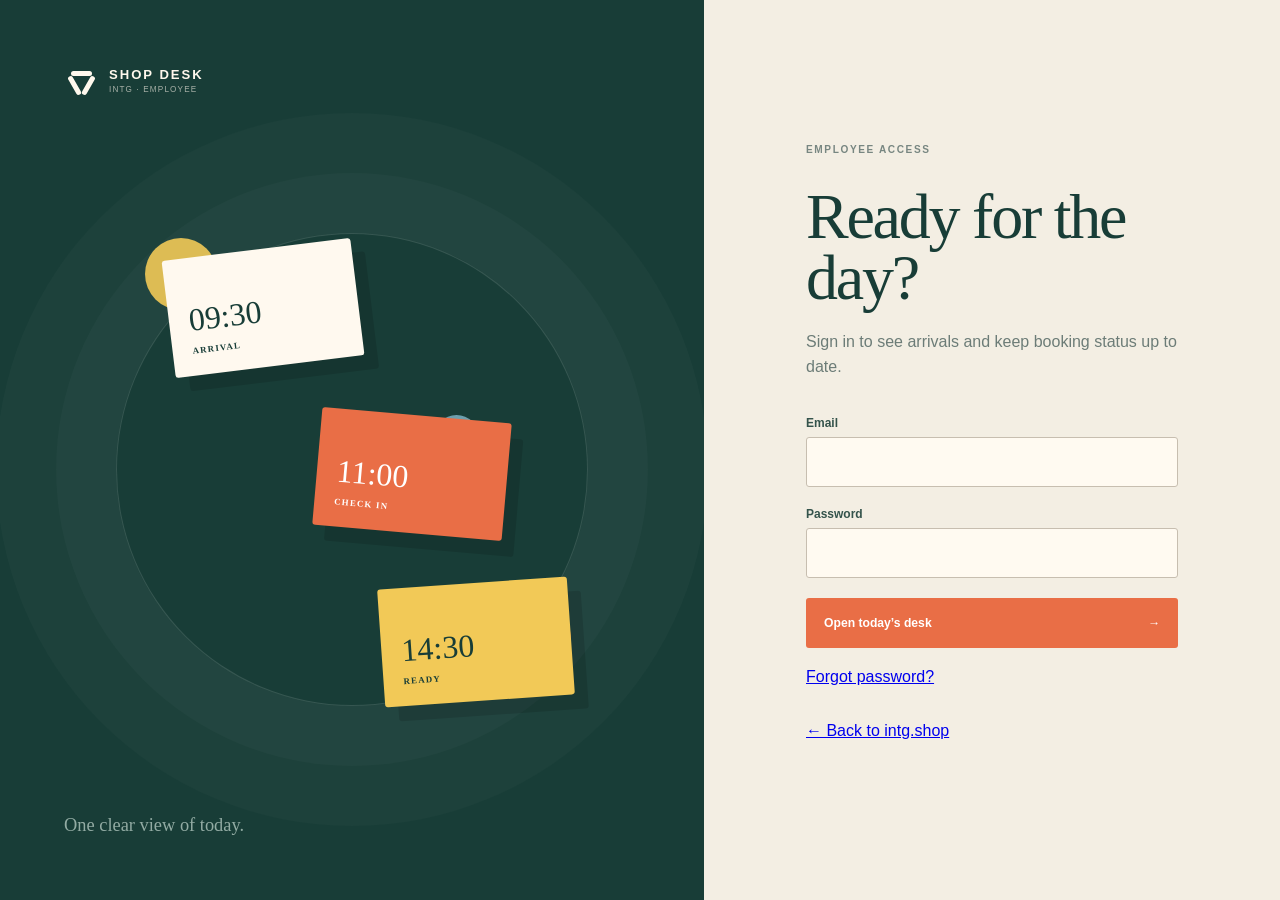
==== commit 228f6cf6: "Deploy employee web: back-to-site link (Overlord cffdfa6d)" ====
--- a/index.html
+++ b/index.html
@@ -8,7 +8,7 @@
     <link rel="icon" href="./icon.svg" type="image/svg+xml" />
     <link rel="manifest" href="./manifest.webmanifest" />
     <title>Intg Shop · Employee</title>
-    <script type="module" crossorigin src="./assets/index-BJTBAFy-.js"></script>
+    <script type="module" crossorigin src="./assets/index-C6InnlO5.js"></script>
     <link rel="stylesheet" crossorigin href="./assets/index-eb98FPpz.css">
   </head>
   <body><div id="root"></div></body>
